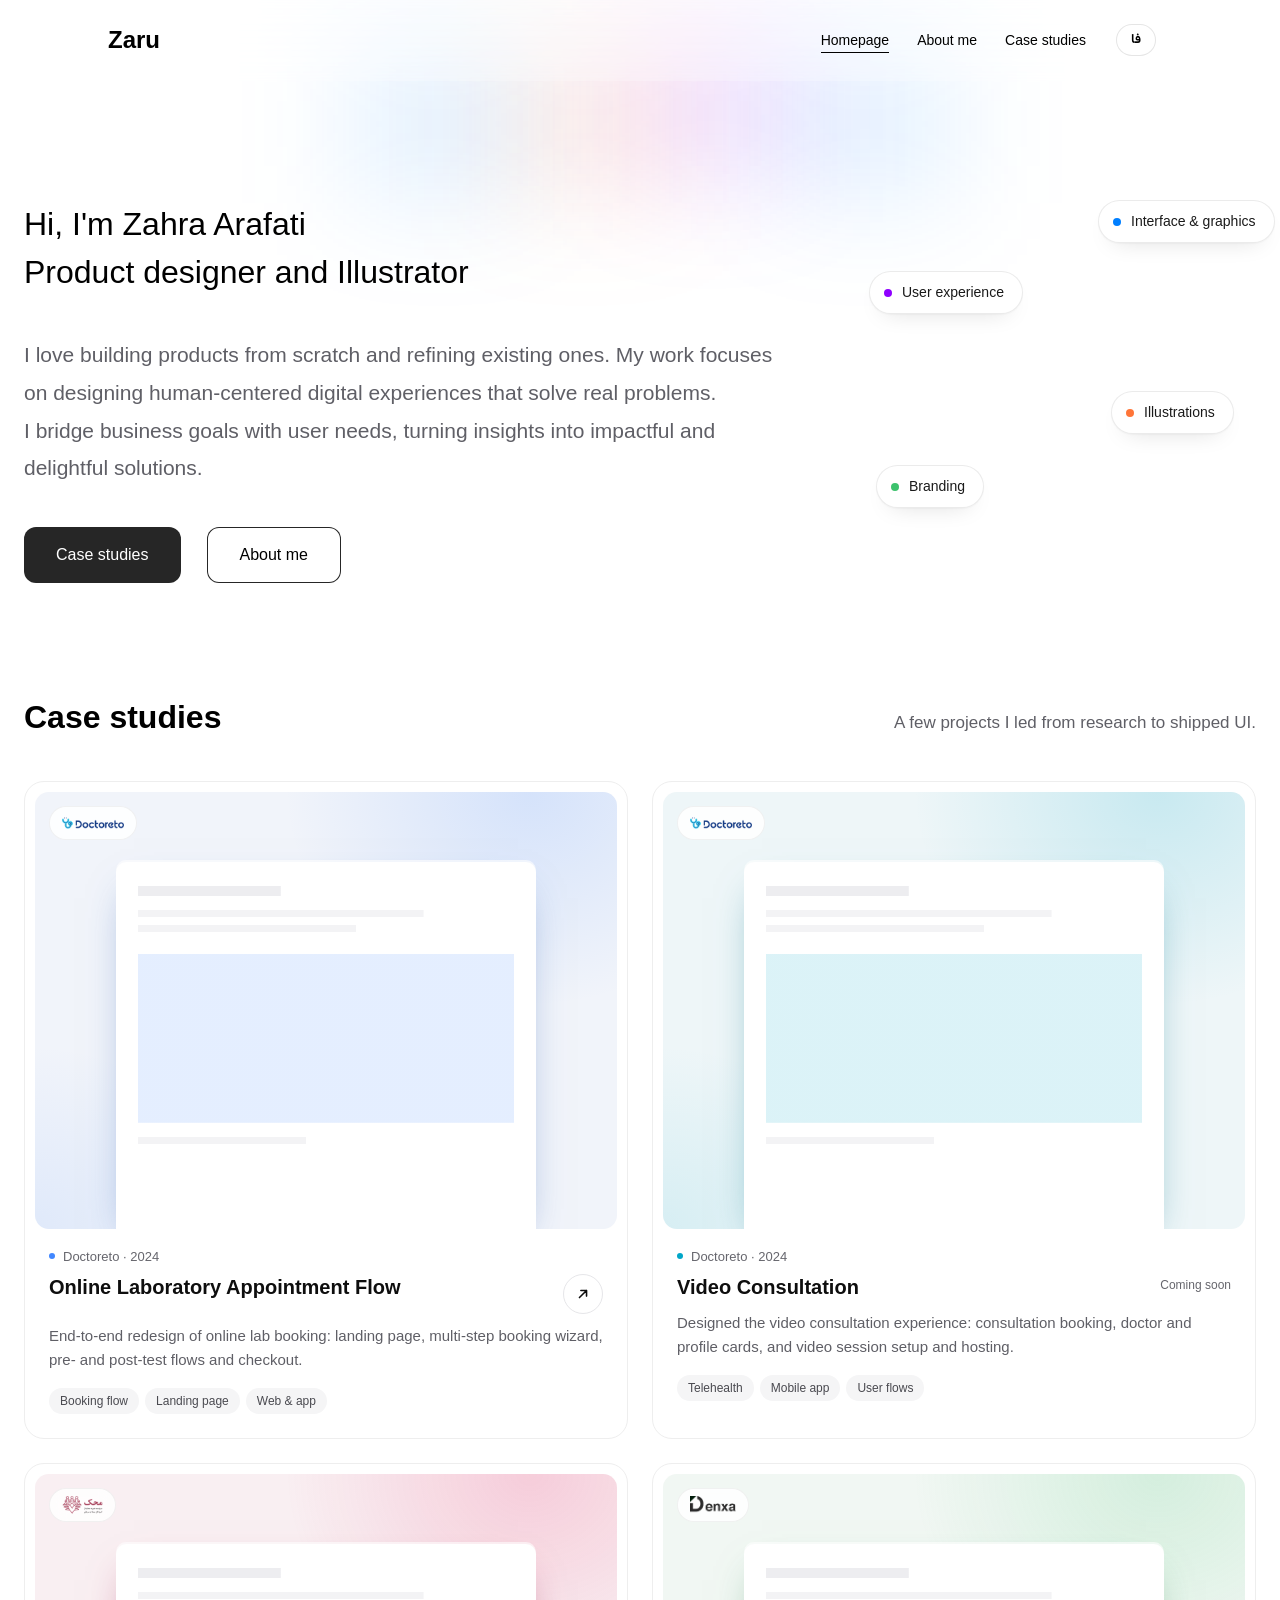
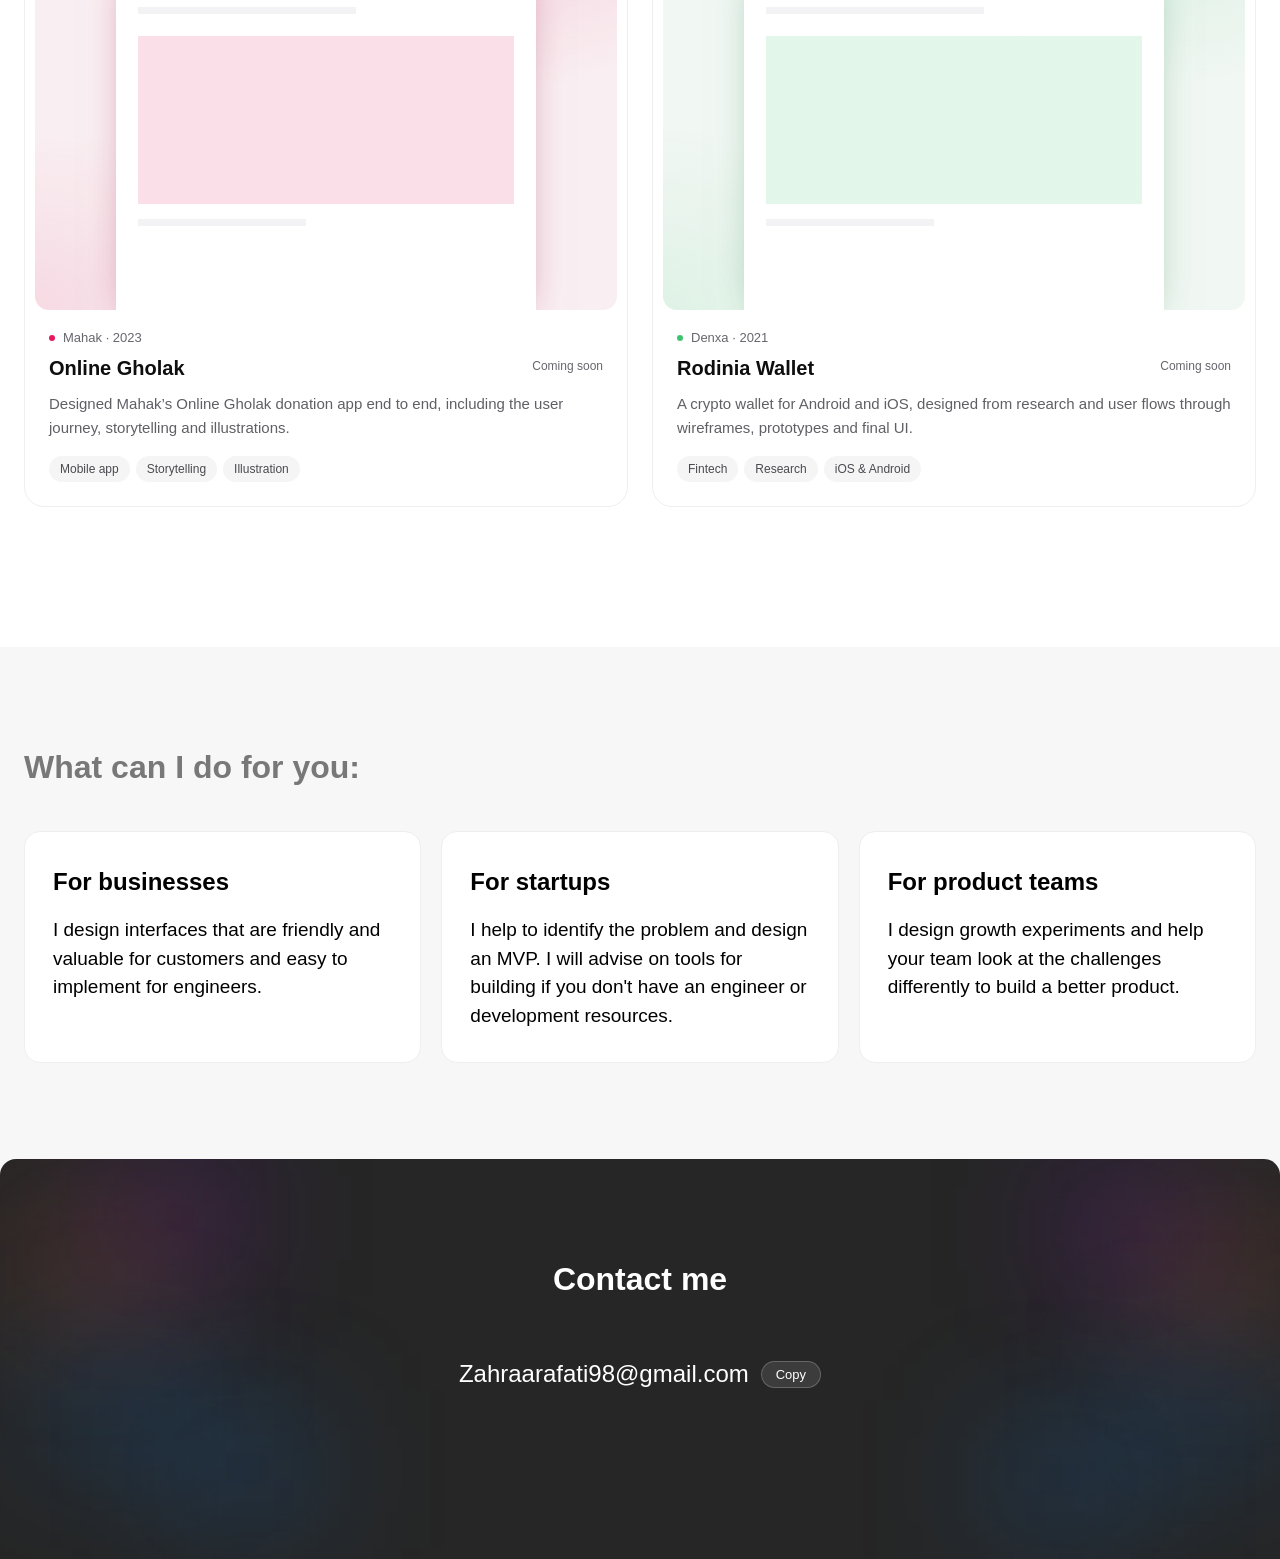
==== index.html @ ebd77eea "Add files via upload" ====
<!DOCTYPE html>
<html lang="en">
<head>
  <meta charset="UTF-8">
  <meta name="viewport" content="width=device-width, initial-scale=1">
  <title>Zahra Arafati — Product designer and Illustrator</title>
  <meta name="description" content="Portfolio of Zahra Arafati, product designer and illustrator: case studies, illustrations and experience.">
  <link rel="icon" href="assets/favicon.svg" type="image/svg+xml">
  <meta property="og:type" content="website">
  <meta property="og:url" content="https://byzaru.github.io/">
  <meta property="og:title" content="Zahra Arafati — Product designer and Illustrator">
  <meta property="og:description" content="Portfolio of Zahra Arafati, product designer and illustrator: case studies, illustrations and experience.">
  <meta property="og:image" content="https://byzaru.github.io/assets/og-image.png">
  <meta property="og:image:width" content="1200">
  <meta property="og:image:height" content="630">
  <meta name="twitter:card" content="summary_large_image">
  <link rel="preconnect" href="https://fonts.googleapis.com">
  <link rel="preconnect" href="https://fonts.gstatic.com" crossorigin>
  <link href="https://fonts.googleapis.com/css2?family=Vazirmatn:wght@300;400;500;700&display=swap" rel="stylesheet">
  <link rel="stylesheet" href="style.css">
</head>
<body data-page="home">
  <div class="bg-orbs" aria-hidden="true">
    <span class="orb orb--purple"></span><span class="orb orb--blue"></span>
    <span class="orb orb--orange"></span><span class="orb orb--green"></span>
  </div>
  <header class="site-header" id="site-header"></header>
  <main id="site-main"></main>
  <footer class="site-footer" id="site-footer"></footer>

  <script src="content.js"></script>
  <script src="main.js"></script>
</body>
</html>
---- style.css ----
/* ===== Tokens ===== */
:root {
  --ink: #000;
  --ink-2: #0e0e0e;
  --muted: #5f5f66;
  --muted-2: #66666d;
  --muted-3: #707077;
  --dark: #262626;
  --blue: #007fff;
  --purple: #8f00ff;
  --orange: #ff7538;
  --green: #3dc26d;
  --container: 1232px;
  --font: "Helvetica Neue", Helvetica, Arial, sans-serif;
  --font-fa: Vazirmatn, Tahoma, sans-serif;

  /* glass surfaces */
  --glass-bg: #fff;
  --glass-border: #eee;
  --glass-shadow: none;
  --glass-blur: none;
  color-scheme: light;
}

*, *::before, *::after { box-sizing: border-box; }
html { scroll-behavior: smooth; scroll-padding-top: 90px; overflow-x: clip; }
::selection { background: rgba(0, 0, 0, .1); }

body {
  margin: 0;
  font-family: var(--font);
  color: var(--ink);
  background: #fff;
  -webkit-font-smoothing: antialiased;
  overflow-x: clip;
}
html[lang="fa"] body { font-family: var(--font-fa); }

img { max-width: 100%; display: block; }
img.img-missing { visibility: hidden; }
a { color: inherit; text-decoration: none; }
p { margin: 0; }
h1, h2, h3, h4 { margin: 0; font-weight: inherit; }
button { font: inherit; }
:focus-visible { outline: 2px solid var(--blue); outline-offset: 3px; border-radius: 6px; }

.container { width: min(var(--container), 100% - 48px); margin-inline: auto; }

/* ===== Colour layer beneath everything ===== */
.bg-orbs { display: none; position: fixed; inset: 0; z-index: -1; overflow: hidden; pointer-events: none; }
.orb {
  position: absolute;
  border-radius: 50%;
  filter: blur(100px);
  opacity: .16;
  animation: drift 26s ease-in-out infinite alternate;
}
.orb--purple { width: 30vw; height: 30vw; max-width: 440px; max-height: 440px; background: #c9a6ff; top: -14vw; inset-inline-start: 22vw; }
.orb--blue   { width: 42vw; height: 42vw; max-width: 620px; max-height: 620px; background: #6fb6ff; top: 8vh; inset-inline-end: -10vw; animation-delay: -6s; }
.orb--orange { width: 34vw; height: 34vw; max-width: 520px; max-height: 520px; background: #ffb28a; bottom: 4vh; inset-inline-start: -8vw; animation-delay: -12s; }
.orb--green  { width: 30vw; height: 30vw; max-width: 460px; max-height: 460px; background: #8fe3b0; bottom: -12vw; inset-inline-end: 18vw; animation-delay: -18s; }
.bg-orbs::after {
  /* fine grain so the blur reads as frosted, not flat */
  content: "";
  position: absolute;
  inset: 0;
  opacity: .025;
  background-image: url("data:image/svg+xml;utf8,<svg xmlns='http://www.w3.org/2000/svg' width='160' height='160'><filter id='n'><feTurbulence type='fractalNoise' baseFrequency='.9' numOctaves='2' stitchTiles='stitch'/></filter><rect width='100%' height='100%' filter='url(%23n)'/></svg>");
}
@keyframes drift {
  0% { translate: 0 0; scale: 1; }
  50% { translate: 4vw 3vh; scale: 1.08; }
  100% { translate: -3vw -2vh; scale: .95; }
}

.glass {
  background: var(--glass-bg);
  border: 1px solid var(--glass-border);
  box-shadow: var(--glass-shadow);
  backdrop-filter: var(--glass-blur);
  -webkit-backdrop-filter: var(--glass-blur);
}

/* Soft colour blobs from the Figma file (10% tints, 55px blur) */
.blob { position: absolute; filter: blur(55px); pointer-events: none; z-index: 0; }
.blob--purple { background: rgba(143, 0, 255, .1); }
.blob--blue   { background: rgba(0, 127, 255, .1); }
.blob--orange { background: rgba(255, 117, 56, .1); }
.hero > .container, .about-main > *:not(.blob) { position: relative; z-index: 1; }

/* ===== Header ===== */
.site-header {
  position: sticky;
  top: 0;
  z-index: 50;
  background: rgba(255, 255, 255, .2);
  backdrop-filter: blur(23px);
  -webkit-backdrop-filter: blur(24px) saturate(140%);
  border-bottom: 1px solid transparent;
  transition: background .3s, box-shadow .3s, border-color .3s;
}
.site-header.is-scrolled {
  background: rgba(255, 255, 255, .92);
  border-bottom-color: rgba(0, 0, 0, .06);
  box-shadow: 0 8px 30px -20px rgba(0, 0, 0, .18);
}
.site-header__inner {
  display: flex;
  align-items: center;
  justify-content: space-between;
  gap: 16px;
  padding: 24px 108px;
  max-width: 1440px;
  margin-inline: auto;
  transition: padding .3s;
}
.site-header.is-scrolled .site-header__inner { padding-top: 14px; padding-bottom: 14px; }
.logo { font-family: Helvetica, Arial, sans-serif; font-size: 24px; font-weight: 700; white-space: nowrap; }
html[lang="fa"] .logo { font-family: var(--font-fa); font-size: 22px; }
.logo__light { font-weight: 300; }

.header-right { display: flex; align-items: center; gap: 16px; }
.nav { display: flex; align-items: center; }
.nav a {
  position: relative;
  padding: 8px 14px;
  font-size: 14px;
  white-space: nowrap;
}
.nav a::after {
  content: "";
  position: absolute;
  inset-inline: 14px;
  bottom: 3px;
  height: 1.5px;
  background: currentColor;
  transform: scaleX(0);
  transform-origin: left;
  transition: transform .3s cubic-bezier(.2, .7, .2, 1);
}
html[dir="rtl"] .nav a::after { transform-origin: right; }
.nav a:hover::after, .nav a[aria-current="page"]::after { transform: scaleX(1); }

.lang-toggle {
  min-width: 40px;
  height: 32px;
  padding: 0 10px;
  border-radius: 99px;
  border: 1px solid rgba(0, 0, 0, .1);
  background: #fff;
  box-shadow: none;
  cursor: pointer;
  font-size: 13px;
  font-weight: 700;
  transition: background .2s;
}
.lang-toggle[lang="fa"] { font-family: var(--font-fa); }
.lang-toggle[lang="en"] { font-family: var(--font); }
.lang-toggle:hover { background: #f4f4f5; }

.socials { display: flex; align-items: center; gap: 20px; }
.socials a { display: block; transition: opacity .2s; }
.socials a:hover { opacity: .6; }
.socials img { width: 32px; height: 32px; }
.socials .icon-linkedin { height: 30.082px; }

/* ===== Buttons ===== */
.btn {
  display: inline-flex;
  align-items: center;
  justify-content: center;
  height: 56px;
  padding: 12px 32px;
  border-radius: 12px;
  font-family: Inter, var(--font);
  font-size: 16px;
  font-weight: 500;
  transition: transform .15s, box-shadow .2s, background .2s;
}
html[lang="fa"] .btn { font-family: var(--font-fa); }
.btn:hover { transform: translateY(-1px); }
.btn--dark { background: var(--dark); color: #fff; }
.btn--dark:hover { background: #000; }
.btn--glass {
  color: #000;
  border: 1px solid rgba(0, 0, 0, .85);
  background: #fff;
}
.btn--glass:hover { background: #f5f5f5; }

/* ===== Hero ===== */
.hero { position: relative; padding: 119px 0 110px; }
.hero__inner { display: flex; justify-content: space-between; gap: 40px; }
.hero__text { max-width: 813px; display: flex; flex-direction: column; gap: 40px; }
.hero__title { font-size: 32px; font-weight: 500; line-height: 1.5; max-width: 560px; }
.hero__desc { font-size: 21px; font-weight: 500; line-height: 1.8; color: var(--muted); }
html[lang="fa"] .hero__title { font-weight: 700; line-height: 1.7; }
html[lang="fa"] .hero__desc { font-size: 19px; font-weight: 400; line-height: 2; }
.hero__actions { display: flex; gap: 26px; flex-wrap: wrap; }

/* Skill bubbles */
.bubbles { position: relative; flex: 0 0 420px; height: 340px; }
.bubble-wrap {
  position: absolute;
  transition: transform .6s cubic-bezier(.2, .7, .2, 1);
  animation: pop .7s cubic-bezier(.3, 1.4, .5, 1) both;
  animation-delay: calc(450ms + var(--i) * 110ms);
}
.bubble {
  position: relative;
  display: inline-flex;
  align-items: center;
  gap: 10px;
  padding: 10px 18px 10px 14px;
  border-radius: 99px;
  background: #fff;
  color: #1a1a1a;
  border: 1px solid rgba(0, 0, 0, .08);
  box-shadow: 0 1px 2px rgba(0, 0, 0, .04), 0 10px 24px -14px rgba(0, 0, 0, .18);
  font-size: 14px;
  font-weight: 500;
  line-height: 1.5;
  white-space: nowrap;
  animation: float 7s ease-in-out infinite;
  animation-delay: calc(var(--i, 0) * -1.7s);
  transition: border-color .25s, box-shadow .25s;
}
.bubble::before {
  content: "";
  width: 8px;
  height: 8px;
  border-radius: 50%;
  background: var(--c, #1a1a1a);
  flex: none;
}
.bubble:hover { border-color: rgba(0, 0, 0, .18); box-shadow: 0 1px 2px rgba(0, 0, 0, .04), 0 14px 30px -14px rgba(0, 0, 0, .25); }
.bubble--blue   { --c: var(--blue); }
.bubble--purple { --c: var(--purple); }
.bubble--orange { --c: var(--orange); }
.bubble--green  { --c: var(--green); }

@keyframes float { 0%, 100% { transform: translateY(0); } 50% { transform: translateY(-5px); } }
@keyframes pop { from { opacity: 0; scale: .6; } to { opacity: 1; scale: 1; } }

.reveal { animation: rise .8s cubic-bezier(.2, .7, .2, 1) both; animation-delay: calc(80ms + var(--d, 0) * 120ms); }
@keyframes rise { from { opacity: 0; transform: translateY(16px); } to { opacity: 1; transform: none; } }

/* ===== Section titles ===== */
.section-title { font-size: 32px; font-weight: 700; line-height: 1.5; }
.section-head { display: flex; align-items: baseline; justify-content: space-between; gap: 24px; flex-wrap: wrap; margin-bottom: 40px; }
.section-intro { font-size: 17px; color: var(--muted); }

/* ===== Case studies ===== */
.projects { padding-bottom: 140px; }
.projects .section-head { margin-bottom: 40px; }
.project-list { display: grid; grid-template-columns: repeat(2, minmax(0, 1fr)); gap: 24px; }

.cs-card {
  --accent: #007fff;
  position: relative;
  display: flex;
  flex-direction: column;
  gap: 20px;
  padding: 10px 10px 24px;
  background: #fff;
  border: 1px solid #eee;
  border-radius: 20px;
  color: inherit;
  transition: transform .45s cubic-bezier(.2, .7, .2, 1), box-shadow .45s, border-color .3s;
}
.cs-card:hover {
  transform: translateY(-4px);
  border-color: #e4e4e7;
  box-shadow: 0 24px 48px -28px rgba(0, 0, 0, .22);
}

/* media: tinted stage with the page screenshot rising from the bottom */
.cs-media {
  position: relative;
  aspect-ratio: 4 / 3;
  border-radius: 14px;
  overflow: hidden;
  background:
    radial-gradient(60% 70% at 85% 0%, color-mix(in srgb, var(--accent) 16%, transparent), transparent 70%),
    radial-gradient(50% 60% at 0% 100%, color-mix(in srgb, var(--accent) 10%, transparent), transparent 70%),
    color-mix(in srgb, var(--accent) 5%, #fafafa);
}
.cs-shot {
  position: absolute;
  inset-inline: 14%;
  bottom: 0;
  height: 84%;
  border-radius: 10px 10px 0 0;
  overflow: hidden;
  box-shadow: 0 -2px 0 rgba(255, 255, 255, .6), 0 18px 40px -18px color-mix(in srgb, var(--accent) 45%, rgba(0, 0, 0, .35));
  transition: transform .5s cubic-bezier(.2, .7, .2, 1);
  /* skeleton shown until a screenshot is uploaded */
  background:
    linear-gradient(#ededf0, #ededf0) 22px 24px / 34% 10px no-repeat,
    linear-gradient(#f3f3f5, #f3f3f5) 22px 48px / 68% 7px no-repeat,
    linear-gradient(#f3f3f5, #f3f3f5) 22px 63px / 52% 7px no-repeat,
    linear-gradient(color-mix(in srgb, var(--accent) 14%, #fff), color-mix(in srgb, var(--accent) 14%, #fff)) 22px 92px / calc(100% - 44px) 46% no-repeat,
    linear-gradient(#f3f3f5, #f3f3f5) 22px calc(92px + 46% + 18px) / 40% 7px no-repeat,
    #fff;
}
.cs-shot img {
  width: 100%;
  height: 100%;
  object-fit: cover;
  object-position: top;
  transition: object-position 6s cubic-bezier(.45, 0, .2, 1);
}
.cs-card:hover .cs-shot { transform: translateY(-6px); }
.cs-card:hover .cs-shot img { object-position: bottom; }

.cs-logo {
  position: absolute;
  top: 14px;
  inset-inline-start: 14px;
  display: flex;
  align-items: center;
  height: 34px;
  padding: 0 12px;
  border-radius: 99px;
  background: rgba(255, 255, 255, .85);
  backdrop-filter: blur(8px);
  -webkit-backdrop-filter: blur(8px);
  border: 1px solid rgba(0, 0, 0, .05);
}
.cs-logo img { height: 18px; width: auto; }
.cs-logo:has(img.img-missing) { display: none; }

.cs-body { display: flex; flex-direction: column; gap: 10px; padding: 0 14px; }
.cs-meta { display: flex; align-items: center; gap: 8px; font-size: 13px; color: var(--muted-2); }
.cs-meta::before { content: ""; width: 6px; height: 6px; border-radius: 50%; background: var(--accent); }
.cs-title-row { display: flex; align-items: flex-start; justify-content: space-between; gap: 16px; }
.cs-title { font-size: 20px; font-weight: 700; line-height: 1.35; color: var(--ink-2); }
.cs-desc { font-size: 15px; line-height: 1.6; color: var(--muted); }
html[lang="fa"] .cs-desc { line-height: 1.95; }

.cs-arrow {
  flex: none;
  display: grid;
  place-items: center;
  width: 40px;
  height: 40px;
  border-radius: 50%;
  border: 1px solid #e6e6e9;
  color: var(--ink-2);
  transition: background .3s, color .3s, border-color .3s, transform .45s cubic-bezier(.2, .7, .2, 1);
}
.cs-arrow svg { width: 16px; height: 16px; transform: rotate(-45deg); transition: transform .45s cubic-bezier(.2, .7, .2, 1); }
html[dir="rtl"] .cs-arrow svg { transform: rotate(-135deg) scaleY(-1); }
.cs-card:hover .cs-arrow { background: var(--dark); border-color: var(--dark); color: #fff; }
.cs-card:hover .cs-arrow svg { transform: rotate(0deg); }
html[dir="rtl"] .cs-card:hover .cs-arrow svg { transform: rotate(180deg); }

.cs-tags { display: flex; flex-wrap: wrap; gap: 6px; margin-top: 6px; }
.cs-tags span {
  font-size: 12px;
  line-height: 1;
  padding: 7px 11px;
  border-radius: 99px;
  background: #f5f5f6;
  color: #4a4a50;
}
.cs-soon { font-size: 12px; color: var(--muted-2); white-space: nowrap; padding-top: 4px; }

/* Whole card clickable through the title's action */
.cs-open {
  all: unset;
  cursor: pointer;
  color: inherit;
}
.cs-open::after { content: ""; position: absolute; inset: 0; border-radius: 20px; z-index: 2; }
.cs-open:focus-visible { outline: none; }
.cs-card:has(.cs-open:focus-visible) { outline: 2px solid var(--blue); outline-offset: 3px; }
.cs-card:not(.is-clickable) { cursor: default; }
.cs-card:not(.is-clickable):hover { transform: none; box-shadow: none; }
.cs-card:not(.is-clickable):hover .cs-shot img { object-position: top; }

/* ===== Case study modal ===== */
html.cm-open { overflow: hidden; }
.case-modal {
  --accent: #007fff;
  width: min(1040px, 100vw - 48px);
  height: calc(100vh - 48px);
  height: calc(100dvh - 48px);
  max-width: none;
  max-height: none;
  margin: auto;
  padding: 0;
  border: 0;
  border-radius: 20px;
  background: #fff;
  color: var(--ink);
  overflow: hidden;
  box-shadow: 0 40px 120px -30px rgba(0, 0, 0, .35);
}
.case-modal[open] { display: flex; flex-direction: column; animation: cm-in .45s cubic-bezier(.2, .7, .2, 1); }
.case-modal::backdrop { background: rgba(20, 20, 22, .42); backdrop-filter: blur(6px); -webkit-backdrop-filter: blur(6px); }
@keyframes cm-in { from { opacity: 0; transform: translateY(28px); } to { opacity: 1; transform: none; } }

.cm-bar {
  flex: none;
  display: flex;
  align-items: center;
  justify-content: space-between;
  gap: 16px;
  padding: 14px 20px 14px 28px;
  border-bottom: 1px solid #f0f0f2;
}
html[dir="rtl"] .cm-bar { padding: 14px 28px 14px 20px; }
.cm-bar-title { font-size: 14px; font-weight: 500; color: var(--muted); overflow: hidden; text-overflow: ellipsis; white-space: nowrap; }
.cm-close {
  flex: none;
  display: grid;
  place-items: center;
  width: 36px;
  height: 36px;
  border-radius: 50%;
  border: 1px solid #e6e6e9;
  background: #fff;
  color: var(--ink-2);
  cursor: pointer;
  transition: background .2s;
}
.cm-close svg { width: 14px; height: 14px; }
.cm-close:hover { background: #f4f4f5; }
.cm-scroll { flex: 1; overflow-y: auto; overscroll-behavior: contain; }
.cm-content { max-width: 880px; margin-inline: auto; padding: 48px 40px 64px; }

.cm-hero { display: flex; flex-direction: column; gap: 14px; margin-bottom: 40px; }
.cm-hero .cs-meta::before { background: var(--accent); }
.cm-hero h2 { font-size: 36px; font-weight: 700; line-height: 1.2; color: var(--ink-2); }
html[lang="fa"] .cm-hero h2 { line-height: 1.5; }
.cm-summary { font-size: 19px; line-height: 1.6; color: var(--muted); max-width: 680px; }
html[lang="fa"] .cm-summary { font-size: 17px; line-height: 2; }
.cm-facts {
  display: grid;
  grid-template-columns: repeat(auto-fit, minmax(150px, 1fr));
  gap: 20px;
  margin: 16px 0 0;
  padding-top: 24px;
  border-top: 1px solid #eee;
}
.cm-facts div { display: flex; flex-direction: column; gap: 6px; }
.cm-facts dt { font-size: 13px; color: var(--muted-2); }
.cm-facts dd { margin: 0; font-size: 15px; font-weight: 500; line-height: 1.5; }

.cm-cover {
  border-radius: 16px;
  overflow: hidden;
  aspect-ratio: 16 / 10;
  margin-bottom: 56px;
  padding: 28px 28px 0;
  background:
    radial-gradient(60% 70% at 85% 0%, color-mix(in srgb, var(--accent) 16%, transparent), transparent 70%),
    color-mix(in srgb, var(--accent) 5%, #fafafa);
}
.cm-cover img { width: 100%; height: 100%; object-fit: cover; object-position: top; border-radius: 10px 10px 0 0; box-shadow: 0 18px 40px -18px rgba(0, 0, 0, .3); }

.cm-block {
  display: grid;
  grid-template-columns: 200px minmax(0, 1fr);
  gap: 40px;
  padding: 40px 0;
  border-top: 1px solid #f0f0f2;
}
.cm-block h3 {
  position: sticky;
  top: 0;
  align-self: start;
  display: flex;
  align-items: center;
  gap: 10px;
  font-size: 15px;
  font-weight: 700;
  line-height: 1.5;
  color: var(--ink-2);
}
.cm-block h3::before { content: ""; flex: none; width: 8px; height: 8px; border-radius: 50%; background: var(--accent); }
.cm-block-body { display: flex; flex-direction: column; gap: 14px; font-size: 16px; line-height: 1.7; color: #2b2b30; max-width: 640px; }
html[lang="fa"] .cm-block-body { line-height: 2; }
.cm-block-body h4 { font-size: 16px; font-weight: 700; margin-top: 8px; }
.cm-block-body ul { margin: 0; padding-inline-start: 20px; display: flex; flex-direction: column; gap: 6px; }
.cm-block-body li::marker { color: var(--accent); }
.cm-block-body blockquote {
  margin: 4px 0;
  padding: 4px 0;
  padding-inline-start: 18px;
  border-inline-start: 3px solid var(--accent);
  font-size: 18px;
  color: var(--ink-2);
}

.cm-metrics { display: grid; grid-template-columns: repeat(auto-fit, minmax(150px, 1fr)); gap: 12px; margin-top: 6px; }
.cm-metric { display: flex; flex-direction: column; gap: 6px; padding: 18px; border-radius: 14px; background: #f7f7f8; }
.cm-metric strong { font-size: 30px; font-weight: 700; line-height: 1.1; color: var(--ink-2); }
.cm-metric span { font-size: 14px; line-height: 1.5; color: var(--muted); }

.cm-gallery { display: grid; gap: 16px; margin-top: 6px; }
.cm-gallery.is-grid { grid-template-columns: repeat(2, minmax(0, 1fr)); }
.cm-gallery figure { margin: 0; display: flex; flex-direction: column; gap: 8px; }
.cm-gallery img { width: 100%; height: auto; border-radius: 12px; border: 1px solid #eee; }
.cm-gallery figcaption { font-size: 13px; color: var(--muted-2); }

.cm-next {
  display: flex;
  flex-direction: column;
  gap: 4px;
  width: 100%;
  margin-top: 24px;
  padding: 24px 28px;
  text-align: start;
  border: 1px solid #eee;
  border-radius: 16px;
  background: #fff;
  cursor: pointer;
  transition: border-color .2s, background .2s;
}
.cm-next span { font-size: 13px; color: var(--muted-2); }
.cm-next strong { font-size: 20px; color: var(--ink-2); }
.cm-next:hover { border-color: #d9d9de; background: #fafafa; }

@media (max-width: 720px) {
  .case-modal {
    width: 100vw;
    height: 94vh;
    height: 94dvh;
    margin: auto 0 0;
    border-radius: 20px 20px 0 0;
  }
  .case-modal[open] { animation-name: cm-sheet; }
  @keyframes cm-sheet { from { transform: translateY(100%); } to { transform: none; } }
  .cm-content { padding: 28px 20px 48px; }
  .cm-hero h2 { font-size: 28px; }
  .cm-cover { padding: 16px 16px 0; margin-bottom: 32px; }
  .cm-block { grid-template-columns: 1fr; gap: 14px; padding: 28px 0; }
  .cm-block h3 { position: static; }
  .cm-gallery.is-grid { grid-template-columns: 1fr; }
}

/* ===== Illustrations ===== */
.illustrations { padding-bottom: 140px; }
.illu-grid { columns: 3 280px; column-gap: 20px; }
.illu {
  display: block;
  width: 100%;
  margin: 0 0 20px;
  padding: 8px 8px 0;
  border-radius: 18px;
  break-inside: avoid;
  cursor: zoom-in;
  text-align: start;
  color: inherit;
  transition: transform .35s cubic-bezier(.2, .7, .2, 1), box-shadow .35s;
}
.illu:hover { transform: translateY(-3px); box-shadow: 0 20px 44px -22px rgba(0, 0, 0, .22), inset 0 1px 0 rgba(255, 255, 255, .95); }
.illu__frame { display: block; border-radius: 12px; overflow: hidden; }
.illu__frame img { width: 100%; height: auto; transition: transform .6s cubic-bezier(.2, .7, .2, 1); }
.illu:hover .illu__frame img { transform: scale(1.03); }
.illu__title { display: block; padding: 12px 6px 14px; font-size: 14px; font-weight: 500; }

/* placeholder tile until the real image is uploaded */
.illu.is-missing { display: none; }
[hidden] { display: none !important; }
.illu.is-missing .illu__frame {
  aspect-ratio: 4 / 5;
  background:
    #f4f4f5;
}
.illu.is-missing:nth-child(3n+2) .illu__frame { aspect-ratio: 1 / 1; }
.illu.is-missing:nth-child(3n) .illu__frame { aspect-ratio: 3 / 4; }
.illu.is-missing img { display: none; }

.lightbox {
  border: 0;
  padding: 0;
  max-width: min(1100px, 92vw);
  max-height: 92vh;
  background: transparent;
  overflow: visible;
}
.lightbox::backdrop { background: rgba(15, 15, 18, .6); backdrop-filter: blur(18px); -webkit-backdrop-filter: blur(18px); }
.lightbox[open] { animation: lb-in .3s cubic-bezier(.2, .7, .2, 1); }
@keyframes lb-in { from { opacity: 0; scale: .96; } to { opacity: 1; scale: 1; } }
.lightbox figure { margin: 0; }
.lightbox img { max-width: 100%; max-height: 82vh; border-radius: 14px; margin-inline: auto; box-shadow: 0 30px 80px -20px rgba(0, 0, 0, .5); }
.lightbox figcaption { color: #fff; text-align: center; margin-top: 14px; font-size: 15px; }
.lb-btn {
  position: fixed;
  width: 44px;
  height: 44px;
  border-radius: 50%;
  border: 1px solid rgba(255, 255, 255, .4);
  background: rgba(255, 255, 255, .18);
  backdrop-filter: blur(10px);
  -webkit-backdrop-filter: blur(10px);
  color: #fff;
  font-size: 22px;
  line-height: 1;
  cursor: pointer;
}
.lb-btn:hover { background: rgba(255, 255, 255, .32); }
.lb-close { top: 20px; inset-inline-end: 20px; font-size: 16px; }
.lb-prev, .lb-next { top: 50%; translate: 0 -50%; }
.lb-prev { inset-inline-start: 20px; }
.lb-next { inset-inline-end: 20px; }
html[dir="rtl"] .lb-prev, html[dir="rtl"] .lb-next { scale: -1 1; }

/* ===== Services ===== */
.services { background: #f7f7f7; padding: 96px 0 112px; }
.services .section-title { color: #787878; margin-bottom: 40px; }
.services__grid { display: grid; grid-template-columns: repeat(3, 1fr); gap: 20px; }
.service { padding: 32px 28px; border-radius: 16px; }
.service h3 { font-size: 24px; font-weight: 700; line-height: 1.5; margin-bottom: 16px; }
.service p { font-size: 19px; line-height: 1.5; }
html[lang="fa"] .service p { font-size: 17px; line-height: 2; }

/* CV download */
.cv-btn {
  display: inline-flex;
  align-items: center;
  gap: 8px;
  align-self: flex-start;
  height: 40px;
  padding: 0 16px;
  border-radius: 10px;
  border: 1px solid var(--dark);
  font-size: 14px;
  font-weight: 500;
  color: var(--dark);
  transition: background .2s, color .2s;
}
.cv-btn svg { width: 16px; height: 16px; }
.cv-btn:hover { background: var(--dark); color: #fff; }
.cv-btn--dark { align-self: center; margin-bottom: 28px; border-color: rgba(255, 255, 255, .4); color: #fff; }
.cv-btn--dark:hover { background: #fff; color: var(--dark); }

/* ===== Footer ===== */
.site-footer {
  position: relative;
  overflow: hidden;
  background: #262626;
  color: #fff;
  border-radius: 16px 16px 0 0;
  margin-top: -16px;
  min-height: 400px;
  text-align: center;
}
.footer-orb { display: none; position: absolute; border-radius: 50%; filter: blur(80px); opacity: .18; pointer-events: none; }
.footer-orb--a { width: 320px; height: 260px; background: var(--blue); top: -120px; inset-inline-start: 6%; }
.footer-orb--b { width: 300px; height: 240px; background: var(--blue); bottom: -140px; inset-inline-end: 8%; }
.footer-orb--c { width: 260px; height: 200px; background: var(--orange); top: -100px; inset-inline-end: 22%; opacity: .14; }
.site-footer__inner { position: relative; z-index: 1; padding: 96px 0 72px; display: flex; flex-direction: column; align-items: center; }
.site-footer h2 { font-size: 32px; font-weight: 700; line-height: 1.5; margin-bottom: 53px; }
.email-row { display: flex; align-items: center; gap: 12px; margin-bottom: 32px; flex-wrap: wrap; justify-content: center; }
.site-footer .email { font-family: var(--font); font-size: 24px; line-height: 1.5; }
.site-footer .email:hover { text-decoration: underline; text-underline-offset: 4px; }
.copy-btn {
  font-size: 13px;
  color: #fff;
  background: rgba(255, 255, 255, .1);
  border: 1px solid rgba(255, 255, 255, .22);
  border-radius: 99px;
  padding: 5px 14px;
  cursor: pointer;
  transition: background .2s, border-color .2s;
}
.copy-btn:hover { background: rgba(255, 255, 255, .2); }
.copy-btn.is-done { background: var(--green); border-color: var(--green); }
.site-footer .socials img { filter: brightness(0) invert(1); opacity: .8; }

/* ===== About page ===== */
.about-main { position: relative; padding: 75px 0 0; }
.about-card {
  width: min(1228px, 100% - 48px);
  margin-inline: auto;
  border-radius: 16px;
  padding: 32px;
  display: flex;
  flex-direction: column;
  gap: 48px;
}
.about-card__top { display: flex; gap: 40px; align-items: flex-start; }
.about-card__photo { flex: 0 0 290px; height: 333px; border-radius: 8px; overflow: hidden; }
.about-card__photo img { width: 100%; height: 100%; object-fit: cover; }
.about-card__text { padding-top: 30.5px; display: flex; flex-direction: column; gap: 24px; }
.about-card__text h1 { font-size: 20px; font-weight: 500; }
.about-card__text p { font-size: 16px; font-weight: 500; line-height: 32px; color: var(--muted-2); }
html[lang="fa"] .about-card__text p { font-weight: 400; line-height: 2.1; }

.stats { display: grid; grid-template-columns: repeat(3, 1fr); }
.stat { display: flex; flex-direction: column; gap: 14px; }
.stat span { font-size: 16px; font-weight: 500; color: var(--muted-3); }
.stat strong { font-size: 24px; font-weight: 700; }

.block-title { font-size: 20px; font-weight: 500; margin-bottom: 62px; }
html[lang="fa"] .block-title { font-weight: 700; }

/* Timeline */
.timeline { position: relative; display: flex; flex-direction: column; }
.timeline::before, .timeline::after {
  content: "";
  position: absolute;
  inset-inline-start: 5px;
  top: 8px;
  bottom: 8px;
  width: 2px;
  background: rgba(0, 0, 0, .09);
  border-radius: 2px;
}
.timeline::after {
  background: var(--dark);
  transform-origin: top;
  transform: scaleY(var(--progress, 0));
  transition: transform .15s linear;
}
.tl-item {
  position: relative;
  display: grid;
  grid-template-columns: 177px minmax(0, 1fr) auto;
  column-gap: 32px;
  padding-inline-start: 32px;
}
.tl-item::before {
  content: "";
  position: absolute;
  inset-inline-start: 0;
  top: 4px;
  width: 12px;
  height: 12px;
  border-radius: 50%;
  background: #cfcfd6;
  z-index: 1;
  transition: background .3s, box-shadow .3s;
}
.tl-item.is-active::before { background: var(--dark); box-shadow: 0 0 0 4px rgba(0, 0, 0, .06); }

.skills { margin-top: 100px; }
.skills .timeline { gap: 56px; margin-bottom: 120px; }
.skills .tl-item { grid-template-columns: 141px minmax(0, 816px); }
.skills .tl-item::before { top: 5px; }
.skill-label { font-size: 18px; font-weight: 700; color: var(--muted-3); }
.skill-value { font-family: Arial, var(--font); font-size: 16px; line-height: 24px; color: var(--ink-2); }
html[lang="fa"] .skill-value { font-family: var(--font-fa); line-height: 2; }

.experience .timeline { gap: 72px; margin-bottom: 120px; }
.tl-date { font-size: 14px; font-weight: 500; color: var(--muted-2); display: flex; flex-direction: column; gap: 6px; padding-top: 2px; }
.tl-body { display: flex; flex-direction: column; gap: 24px; max-width: 921px; }
.tl-head { display: flex; flex-direction: column; gap: 8px; }
.tl-role { font-size: 18px; font-weight: 700; color: var(--ink-2); }
.tl-company { font-size: 14px; font-weight: 700; }
.tl-text { font-size: 16px; line-height: 1.5; color: var(--ink-2); }
html[lang="fa"] .tl-text { line-height: 1.95; }
.tl-text p + p, .tl-text p + .more, .more p + p { margin-top: 4px; }
.tl-text .gap { height: 1em; }
.tl-text strong { font-weight: 700; }
.tl-text .medium { font-weight: 500; }
.tl-text .subhead { font-weight: 700; margin-top: 16px; }
.tl-text > .subhead:first-child, .tl-text strong + .subhead { margin-top: 4px; }
.tl-text .more { margin-top: 0; }
html[lang="fa"] .tl-text .medium { font-weight: 700; }
.tl-logo { justify-self: end; }
.tl-logo img { width: auto; object-fit: contain; }

.freelance .timeline { margin-bottom: 140px; }
.freelance .tl-item::before {
  inset-inline-start: -6px;
  top: 0;
  width: 24px;
  height: 24px;
  background: #fff;
  border: 6px solid #cfcfd6;
}
.freelance .tl-item.is-active::before { border-color: var(--dark); background: #fff; }
.freelance .tl-text { font-size: 14px; display: flex; flex-direction: column; gap: 32px; }
html[lang="fa"] .freelance .tl-text { font-size: 15px; }
.sub-project h4 { margin: 0 0 4px; font-size: 16px; font-weight: 700; line-height: 1.5; color: var(--orange); }

.more-btn {
  margin-top: 10px;
  font-size: 14px;
  font-weight: 500;
  color: var(--ink-2);
  background: none;
  border: 0;
  padding: 4px 0;
  cursor: pointer;
  text-decoration: underline;
  text-underline-offset: 4px;
  text-decoration-color: rgba(0, 0, 0, .25);
}
.more-btn:hover { text-decoration-color: currentColor; }

/* ===== Responsive ===== */
@media (max-width: 1200px) {
  .site-header__inner { padding: 20px 24px; }
  .bubbles { flex-basis: 380px; transform: scale(.9); transform-origin: top right; }
  html[dir="rtl"] .bubbles { transform-origin: top left; }
}

@media (max-width: 960px) {
  .hero { padding: 64px 0 80px; }
  .hero__inner { flex-direction: column; }
  .bubbles { position: static; height: auto; flex: none; transform: none; display: flex; flex-wrap: wrap; gap: 16px; }
  .bubble-wrap { position: relative; top: auto !important; inset-inline-start: auto !important; transform: none !important; }
  .bubble::after { display: none; }

  .project-list { grid-template-columns: 1fr; }

  .services__grid { grid-template-columns: 1fr; }

  .about-card__top { flex-direction: column; }
  .about-card__photo { flex: none; width: 100%; max-width: 290px; }
  .about-card__text { padding-top: 0; }

  .tl-item, .skills .tl-item { grid-template-columns: 1fr; row-gap: 12px; }
  .tl-logo { justify-self: start; grid-row: 1; }
}

@media (max-width: 720px) {
  .site-header__inner { flex-wrap: wrap; row-gap: 6px; padding: 14px 16px; }
  .site-header.is-scrolled .site-header__inner { padding-top: 10px; padding-bottom: 10px; }
  .header-right { display: contents; }
  .socials--header { display: none; }
  .lang-toggle { order: 2; }
  .nav { order: 3; width: 100%; overflow-x: auto; scrollbar-width: none; margin-inline: -8px; }
  .nav::-webkit-scrollbar { display: none; }
  .nav a { padding: 6px 8px; font-size: 13px; }
  .nav a::after { inset-inline: 8px; }
  .logo { font-size: 19px; }
  .hero__title, .section-title, .site-footer h2 { font-size: 26px; }
  .hero__desc { font-size: 18px; }
  .service p { font-size: 17px; }
  .site-footer .email { font-size: 19px; }
  .stats { gap: 16px; }
  .stat span { font-size: 14px; }
  .illu-grid { columns: 2 150px; column-gap: 12px; }
  .illu { margin-bottom: 12px; border-radius: 14px; }
  .orb { filter: blur(70px); }
}

@media (prefers-reduced-motion: reduce) {
  html { scroll-behavior: auto; }
  .bubble, .bubble-wrap, .reveal, .orb, .lightbox[open] { animation: none; }
  .cs-shot img, .cs-shot, .cs-card, .timeline::after, .illu__frame img { transition: none; }
  .case-modal[open] { animation: none; }
}

/* Admin live preview: skip entrance animations on every edit */
.is-preview .reveal, .is-preview .bubble-wrap { animation: none; }
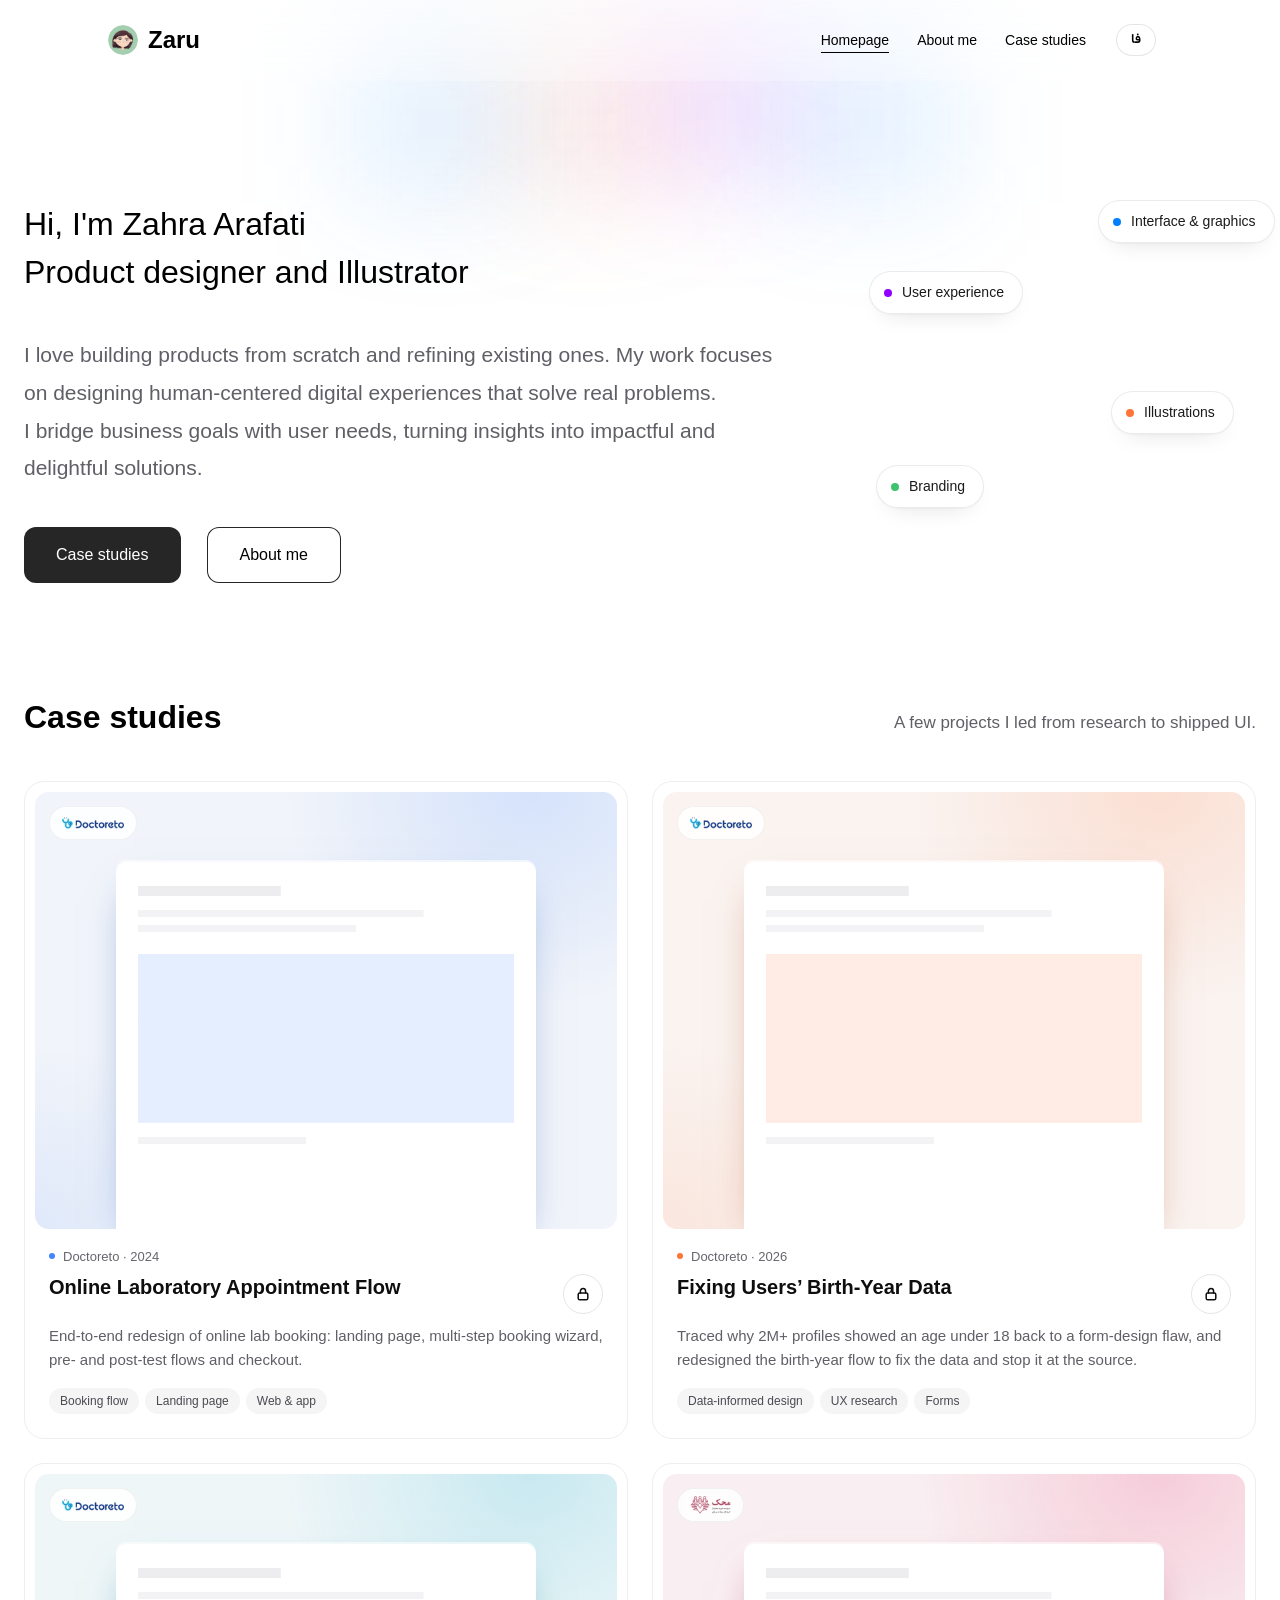
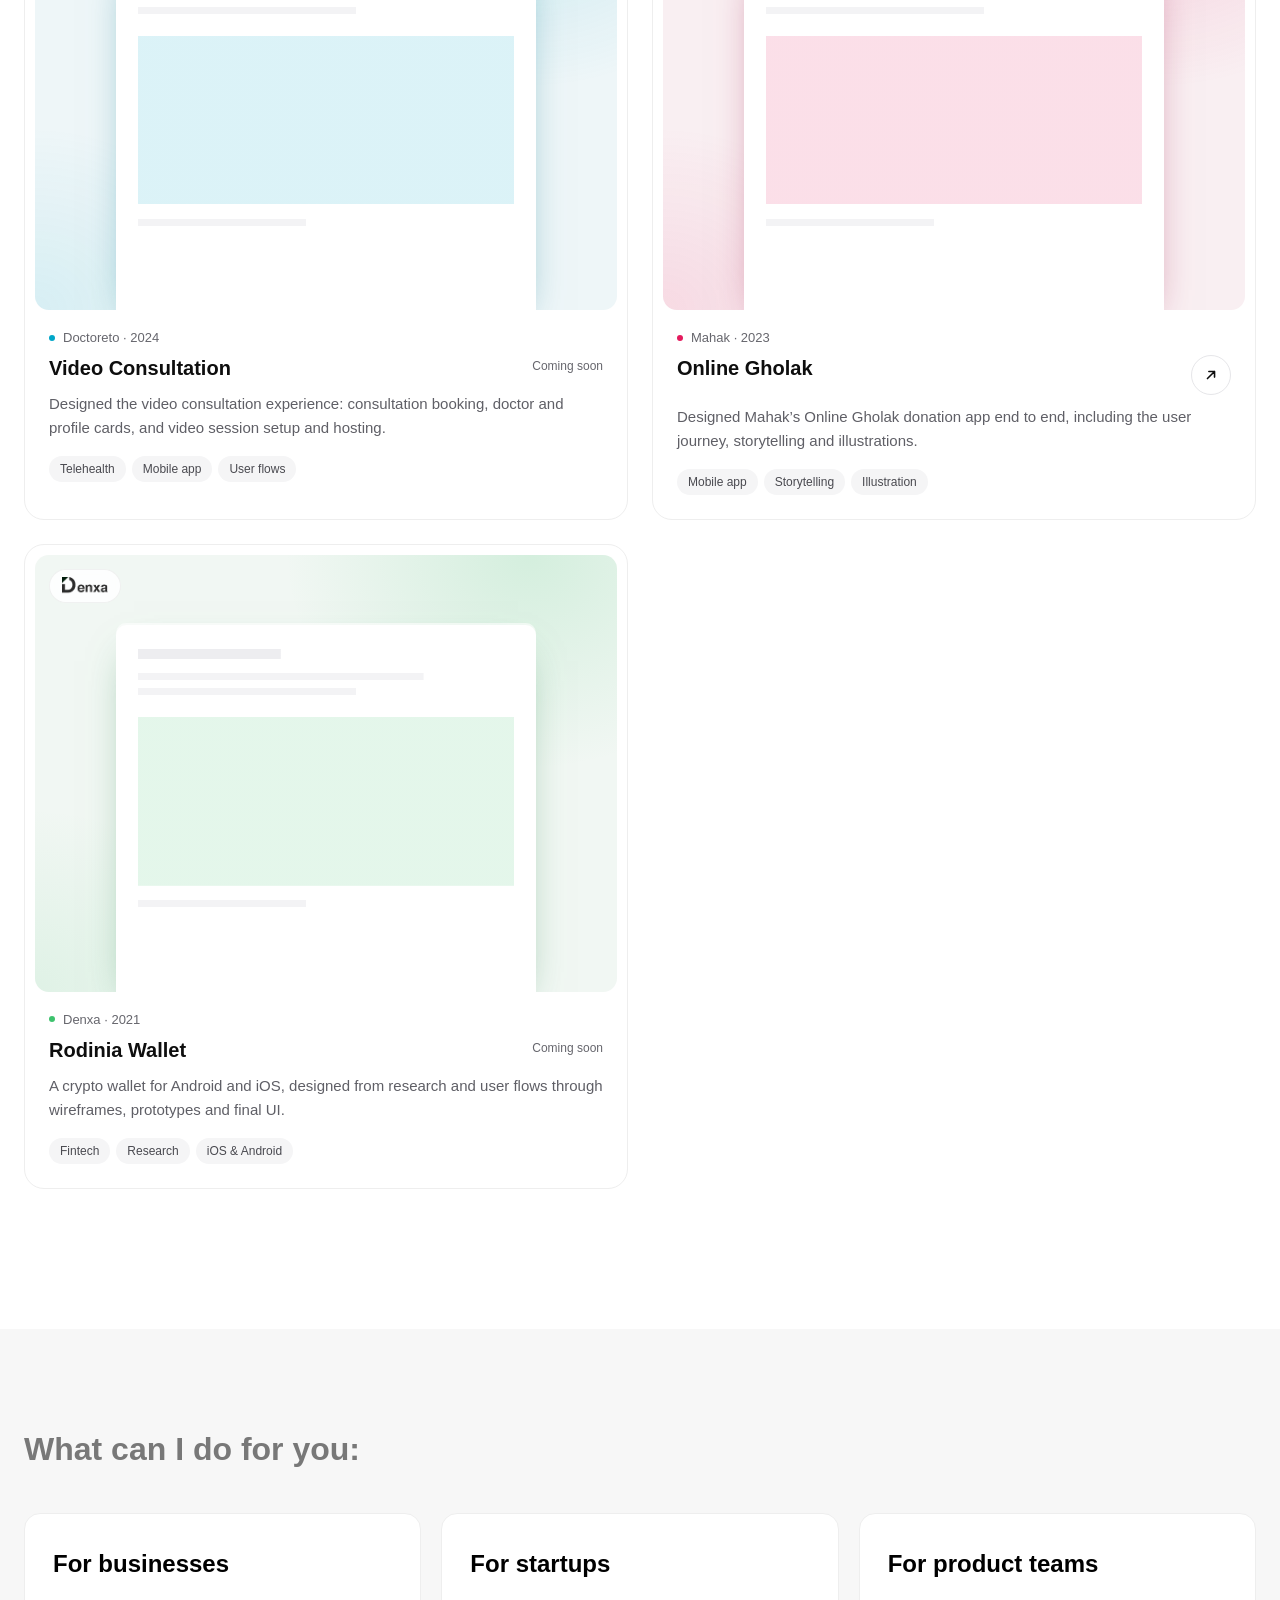
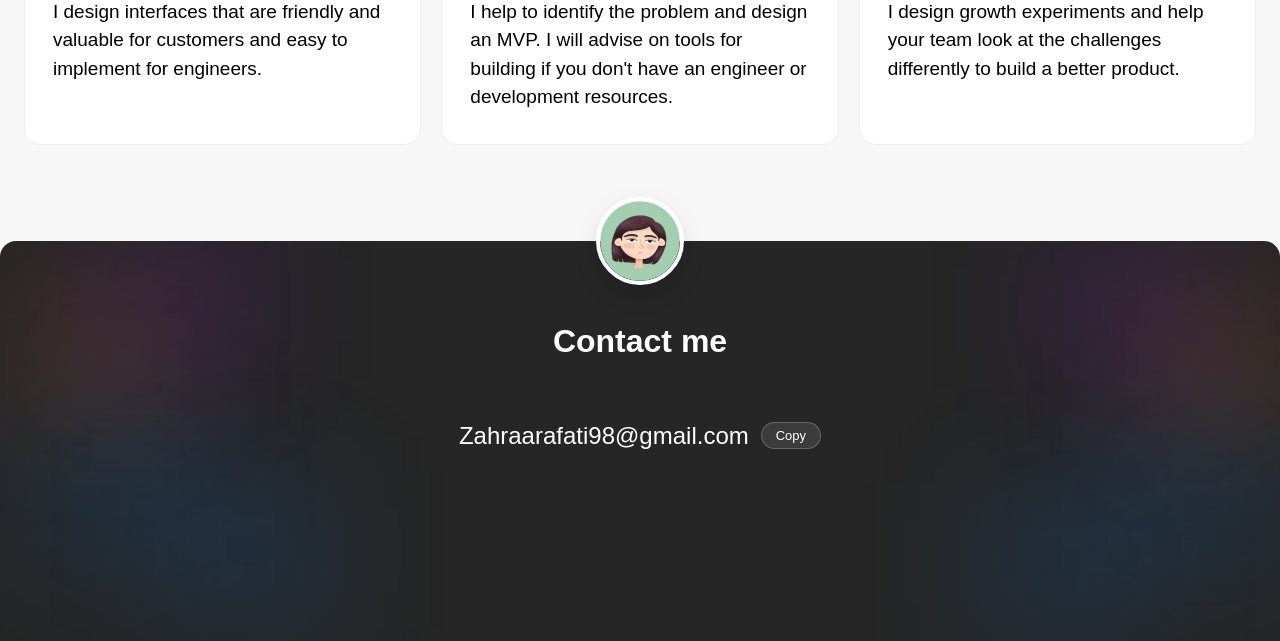
==== commit 07438b43: "Add files via upload" ====
--- a/index.html
+++ b/index.html
@@ -16,7 +16,7 @@
   <meta name="twitter:card" content="summary_large_image">
   <link rel="preconnect" href="https://fonts.googleapis.com">
   <link rel="preconnect" href="https://fonts.gstatic.com" crossorigin>
-  <link href="https://fonts.googleapis.com/css2?family=Vazirmatn:wght@300;400;500;700&display=swap" rel="stylesheet">
+  <link href="https://fonts.googleapis.com/css2?family=Vazirmatn:wght@300;400;500;600;700&display=swap" rel="stylesheet">
   <link rel="stylesheet" href="style.css">
 </head>
 <body data-page="home">
@@ -29,6 +29,7 @@
   <footer class="site-footer" id="site-footer"></footer>
 
   <script src="content.js"></script>
+  <script src="case-layouts.js"></script>
   <script src="main.js"></script>
 </body>
 </html>
--- a/style.css
+++ b/style.css
@@ -118,6 +118,9 @@
 .logo { font-family: Helvetica, Arial, sans-serif; font-size: 24px; font-weight: 700; white-space: nowrap; }
 html[lang="fa"] .logo { font-family: var(--font-fa); font-size: 22px; }
 .logo__light { font-weight: 300; }
+.logo { display: inline-flex; align-items: center; }
+.logo__img { height: 28px; width: auto; max-width: 180px; object-fit: contain; }
+@media (max-width: 720px) { .logo__img { height: 24px; } }
 
 .header-right { display: flex; align-items: center; gap: 16px; }
 .nav { display: flex; align-items: center; }
@@ -245,6 +248,44 @@
 .reveal { animation: rise .8s cubic-bezier(.2, .7, .2, 1) both; animation-delay: calc(80ms + var(--d, 0) * 120ms); }
 @keyframes rise { from { opacity: 0; transform: translateY(16px); } to { opacity: 1; transform: none; } }
 
+/* Illustrated self-portrait */
+.logo__avatar { width: 30px; height: 30px; border-radius: 50%; margin-inline-end: 10px; }
+
+footer.site-footer { overflow: visible; }
+.footer-bg { position: absolute; inset: 0; overflow: hidden; border-radius: inherit; pointer-events: none; }
+.footer-avatar {
+  position: absolute;
+  top: -44px;
+  inset-inline-start: 50%;
+  width: 88px;
+  height: 88px;
+  translate: -50% 0;
+  border-radius: 50%;
+  border: 4px solid #fff;
+  box-shadow: 0 10px 30px -10px rgba(0, 0, 0, .3);
+  z-index: 2;
+}
+html[dir="rtl"] .footer-avatar { translate: 50% 0; }
+.footer-avatar + .site-footer__inner { padding-top: 76px; }
+
+.cm-lock-avatar { position: relative; width: 96px; height: 96px; margin-bottom: 6px; }
+.cm-lock-avatar img { width: 100%; height: 100%; border-radius: 50%; }
+.cm-lock-avatar span {
+  position: absolute;
+  bottom: -2px;
+  inset-inline-end: -2px;
+  display: grid;
+  place-items: center;
+  width: 32px;
+  height: 32px;
+  border-radius: 50%;
+  background: var(--dark);
+  color: #fff;
+  border: 3px solid #fff;
+}
+.cm-lock-avatar span svg { width: 14px; height: 14px; }
+
+
 /* ===== Section titles ===== */
 .section-title { font-size: 32px; font-weight: 700; line-height: 1.5; }
 .section-head { display: flex; align-items: baseline; justify-content: space-between; gap: 24px; flex-wrap: wrap; margin-bottom: 40px; }
@@ -539,6 +580,66 @@
   .cm-block { grid-template-columns: 1fr; gap: 14px; padding: 28px 0; }
   .cm-block h3 { position: static; }
   .cm-gallery.is-grid { grid-template-columns: 1fr; }
+}
+
+/* Password-protected case studies */
+.sr-only { position: absolute; width: 1px; height: 1px; margin: -1px; overflow: hidden; clip: rect(0 0 0 0); white-space: nowrap; }
+.cs-lock {
+  flex: none;
+  display: grid;
+  place-items: center;
+  width: 40px;
+  height: 40px;
+  border-radius: 50%;
+  border: 1px solid #e6e6e9;
+  color: var(--ink-2);
+  transition: background .3s, color .3s, border-color .3s;
+}
+.cs-lock svg { width: 16px; height: 16px; }
+.cs-card:hover .cs-lock { background: var(--dark); border-color: var(--dark); color: #fff; }
+
+.cm-lock {
+  max-width: 440px;
+  margin: 8vh auto 0;
+  display: flex;
+  flex-direction: column;
+  align-items: center;
+  gap: 14px;
+  text-align: center;
+}
+.cm-lock-icon {
+  display: grid;
+  place-items: center;
+  width: 56px;
+  height: 56px;
+  border-radius: 50%;
+  background: color-mix(in srgb, var(--accent) 10%, #fff);
+  color: var(--accent);
+  margin-bottom: 6px;
+}
+.cm-lock-icon svg { width: 24px; height: 24px; }
+.cm-lock h2 { font-size: 28px; font-weight: 700; line-height: 1.3; color: var(--ink-2); }
+.cm-lock > p { font-size: 15px; line-height: 1.7; color: var(--muted); }
+.cm-lock-form { display: flex; gap: 8px; width: 100%; margin-top: 8px; }
+.cm-lock-form input {
+  flex: 1;
+  min-width: 0;
+  height: 48px;
+  padding: 0 16px;
+  border: 1px solid #dcdce0;
+  border-radius: 12px;
+  font: inherit;
+  font-size: 15px;
+  background: #fff;
+}
+.cm-lock-form input:focus { outline: none; border-color: var(--ink-2); box-shadow: 0 0 0 3px rgba(0, 0, 0, .06); }
+.cm-lock-form .btn { height: 48px; padding: 0 22px; border: 0; cursor: pointer; }
+.cm-lock-form .btn:disabled { opacity: .6; cursor: progress; }
+.cm-lock-error { min-height: 1.4em; font-size: 14px; color: #d92d4a; }
+.cm-lock-request { font-size: 14px; color: var(--muted); text-decoration: underline; text-underline-offset: 4px; text-decoration-color: rgba(0, 0, 0, .25); }
+.cm-lock-request:hover { color: var(--ink-2); }
+@media (max-width: 720px) {
+  .cm-lock-form { flex-direction: column; }
 }
 
 /* ===== Illustrations ===== */
@@ -851,3 +952,64 @@
 
 /* Admin live preview: skip entrance animations on every edit */
 .is-preview .reveal, .is-preview .bubble-wrap { animation: none; }
+
+/* ===== Custom case study layout: Online Gholak (1:1 from Figma, scaled to fit) ===== */
+.cm-content.is-custom { max-width: none; padding: 0; }
+.cm-content.is-custom .cm-next { margin: 40px auto 56px; width: calc(100% - 80px); max-width: 800px; }
+.gk { position: relative; width: 100%; overflow: hidden; direction: ltr; --k: 1; height: calc(5285px * var(--k)); }
+.gk-stage {
+  position: absolute; left: 0; top: 0; width: 721px; height: 5285px; overflow: hidden;
+  transform: scale(var(--k)); transform-origin: 0 0;
+  font-family: "IRANYekanX", "Vazirmatn", system-ui, sans-serif; font-style: normal; color: #000;
+}
+.gk-stage p, .gk-stage h2, .gk-stage h3 { margin: 0; }
+.gk-sec { position: absolute; left: 0; width: 721px; overflow: hidden; }
+.gk-bg-down { background: linear-gradient(to bottom, #daf0ff, #fff); }
+.gk-bg-up { background: linear-gradient(to bottom, #fff, #daf0ff); }
+.gk-abs { position: absolute; display: block; max-width: none; }
+.gk-flip-y { transform: scaleY(-1); }
+.gk-flip-x { transform: scaleX(-1); }
+.gk-crop { position: absolute; overflow: hidden; }
+.gk-crop > img { position: absolute; display: block; max-width: none; }
+.gk-cover { position: absolute; inset: 0; width: 100%; height: 100%; max-width: none; object-fit: cover; border-radius: inherit; }
+
+.gk-title { position: absolute; left: 270.5px; top: 403.824px; width: 179px; height: 52px; }
+.gk-title img { display: block; width: 179px; height: 52px; }
+.gk-phone { position: absolute; width: 140px; border-radius: 32px; overflow: hidden; }
+.gk-phone.has-shadow { box-shadow: 9px 17px 36px 0 rgba(0, 0, 0, .15); }
+
+.gk-h {
+  position: absolute; transform: translateX(-50%); white-space: nowrap; text-align: center;
+  font-weight: 700; line-height: normal; color: #ff2e51;
+}
+.gk-h-18 { font-size: 18px; }
+.gk-h-20 { font-size: 20px; height: 21px; }
+.gk-h-25 { font-size: 25px; height: 33px; }
+
+.gk-member { position: absolute; top: 135px; height: 61px; }
+.gk-name, .gk-role { position: absolute; transform: translateX(-50%); white-space: nowrap; text-align: center; line-height: normal; }
+.gk-name { top: 8px; font-size: 16px; font-weight: 700; }
+.gk-role { top: 37px; font-size: 13px; font-weight: 400; }
+.gk-ring { position: absolute; top: 0; width: 61px; height: 61px; }
+.gk-avatar { position: absolute; top: 2px; width: 57px; height: 57px; object-fit: cover; }
+.gk-parsa { position: absolute; left: 162px; top: 0; width: 59px; height: 59px; border-radius: 50%; overflow: hidden; }
+
+.gk-brief {
+  position: absolute; left: 85px; top: 748px; width: 552px; box-sizing: border-box;
+  display: flex; flex-direction: column; align-items: center; gap: 24px;
+  padding: 20px 20px 40px; border-radius: 20px; background: #fff; overflow: hidden;
+}
+.gk-brief-title { font-size: 20px; font-weight: 700; line-height: normal; color: #ff2e51; text-align: center; }
+.gk-brief-body { width: 512px; display: flex; flex-direction: column; gap: 16px; font-size: 10px; line-height: 1.5; text-align: start; }
+.gk-brief-body b { font-weight: 600; color: #ff6582; }
+
+.gk-card { position: absolute; border-radius: 24px; overflow: hidden; }
+.gk-card.is-white { background: #fff; }
+
+.gk-final {
+  position: absolute; left: 83px; top: 48px; width: 555px;
+  display: flex; flex-direction: column; align-items: center; gap: 4px;
+  padding-top: 20px; border-radius: 24px; background: #fff; overflow: hidden;
+}
+.gk-final-title { width: 100%; height: 21px; font-size: 20px; font-weight: 700; line-height: normal; color: #ff2e51; text-align: center; }
+.gk-final-img { position: relative; width: 100%; height: 828px; border-radius: 24px; }
